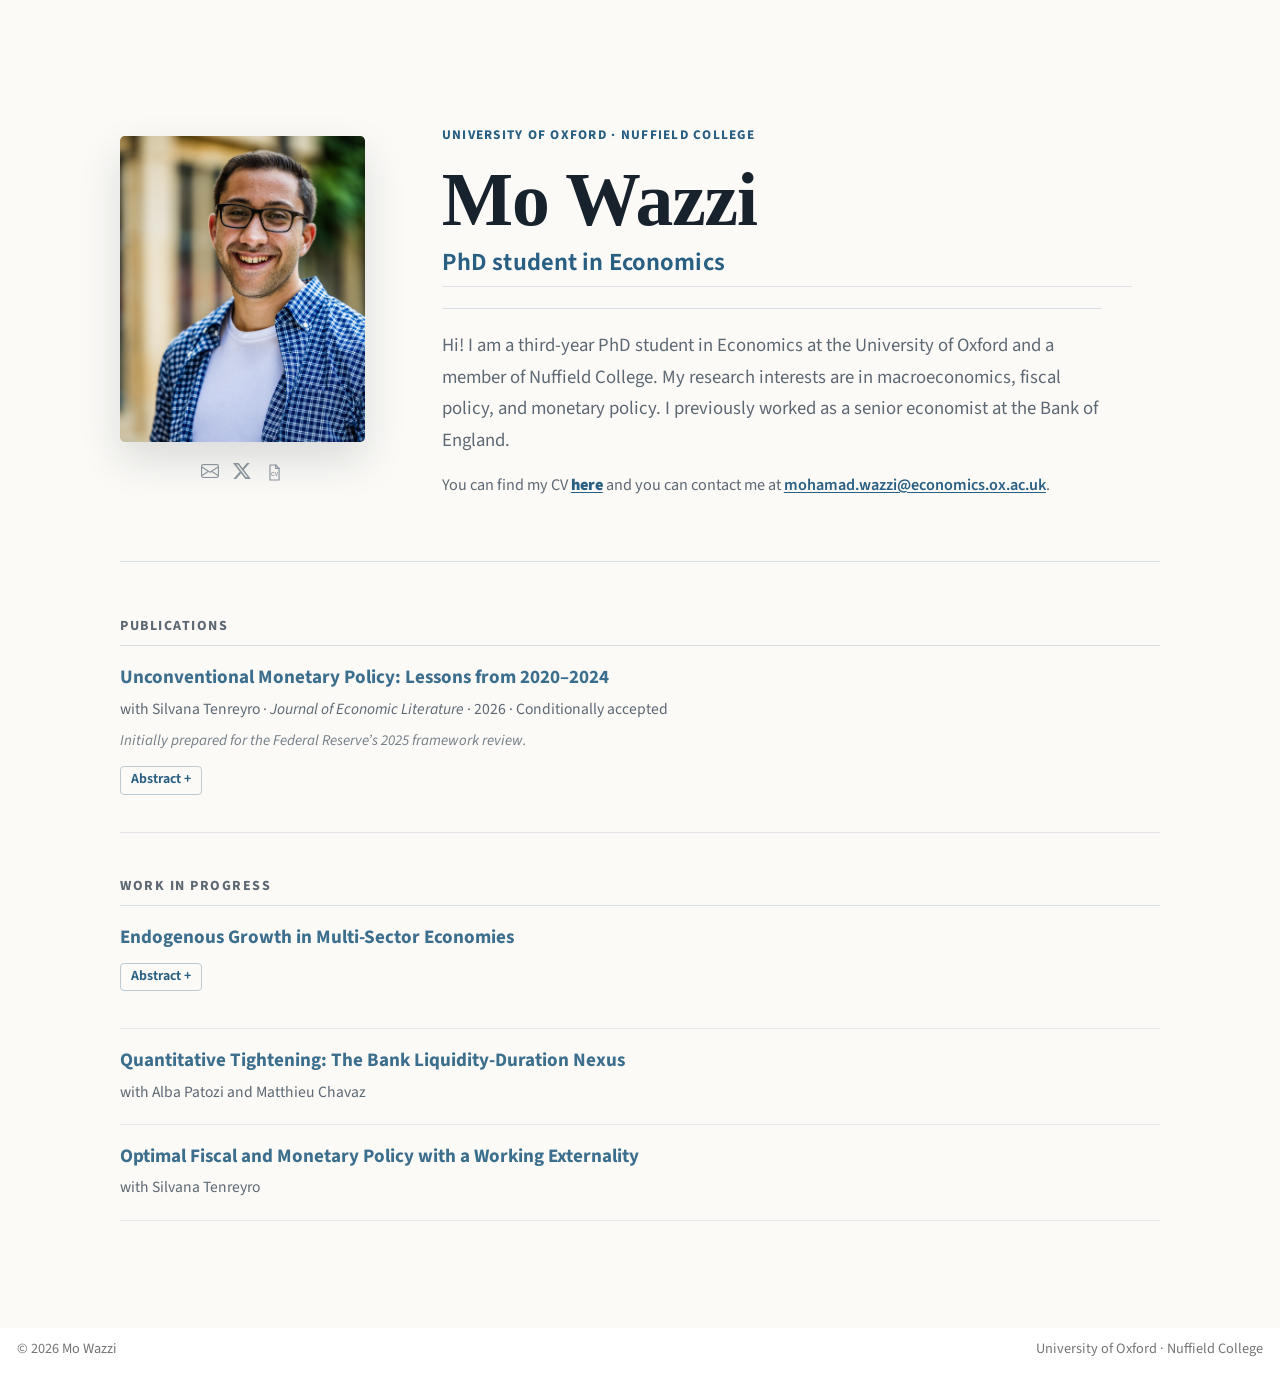
==== index.html @ 078d7f70 "Publish website for mowazzi.com" ====
<!DOCTYPE html>
<html xmlns="http://www.w3.org/1999/xhtml" lang="en" xml:lang="en"><head>

<meta charset="utf-8">
<meta name="generator" content="quarto-1.8.25">

<meta name="viewport" content="width=device-width, initial-scale=1.0, user-scalable=yes">


<title>Mo Wazzi</title>
<style>
code{white-space: pre-wrap;}
span.smallcaps{font-variant: small-caps;}
div.columns{display: flex; gap: min(4vw, 1.5em);}
div.column{flex: auto; overflow-x: auto;}
div.hanging-indent{margin-left: 1.5em; text-indent: -1.5em;}
ul.task-list{list-style: none;}
ul.task-list li input[type="checkbox"] {
  width: 0.8em;
  margin: 0 0.8em 0.2em -1em; /* quarto-specific, see https://github.com/quarto-dev/quarto-cli/issues/4556 */ 
  vertical-align: middle;
}
</style>


<script src="site_libs/quarto-nav/quarto-nav.js"></script>
<script src="site_libs/clipboard/clipboard.min.js"></script>
<script src="site_libs/quarto-search/autocomplete.umd.js"></script>
<script src="site_libs/quarto-search/fuse.min.js"></script>
<script src="site_libs/quarto-search/quarto-search.js"></script>
<meta name="quarto:offset" content="./">
<script src="site_libs/quarto-html/quarto.js" type="module"></script>
<script src="site_libs/quarto-html/tabsets/tabsets.js" type="module"></script>
<script src="site_libs/quarto-html/axe/axe-check.js" type="module"></script>
<script src="site_libs/quarto-html/popper.min.js"></script>
<script src="site_libs/bootstrap/bootstrap.min.js"></script>
<link href="site_libs/bootstrap/bootstrap-icons.css" rel="stylesheet">
<link href="site_libs/bootstrap/bootstrap-6f43d57016e64c1754daaaa759d1c03e.min.css" rel="stylesheet" append-hash="true" id="quarto-bootstrap" data-mode="light">
<script id="quarto-search-options" type="application/json">{
  "location": "sidebar",
  "copy-button": false,
  "collapse-after": 3,
  "panel-placement": "start",
  "type": "textbox",
  "limit": 50,
  "keyboard-shortcut": [
    "f",
    "/",
    "s"
  ],
  "show-item-context": false,
  "language": {
    "search-no-results-text": "No results",
    "search-matching-documents-text": "matching documents",
    "search-copy-link-title": "Copy link to search",
    "search-hide-matches-text": "Hide additional matches",
    "search-more-match-text": "more match in this document",
    "search-more-matches-text": "more matches in this document",
    "search-clear-button-title": "Clear",
    "search-text-placeholder": "",
    "search-detached-cancel-button-title": "Cancel",
    "search-submit-button-title": "Submit",
    "search-label": "Search"
  }
}</script>


<link rel="stylesheet" href="styles.css">
</head>

<body class="quarto-light">

<div id="quarto-search-results"></div>
<!-- content -->
<div id="quarto-content" class="quarto-container page-columns page-rows-contents page-layout-full">
<!-- sidebar -->
<!-- margin-sidebar -->
    
<!-- main -->
<main class="content column-page" id="quarto-document-content"><header id="title-block-header" class="quarto-title-block"></header>




<div class="profile-shell">
<div class="profile-card">
<p><img src="images/mo-wazzi.jpg" alt="Portrait of Mo Wazzi"></p>
<nav class="profile-links" aria-label="Profile links">
<a href="mailto:mohamad.wazzi@economics.ox.ac.uk" aria-label="Email Mo Wazzi" title="Email"> <i class="bi bi-envelope" aria-hidden="true"></i> </a> <a href="https://x.com/mo_wazzi" aria-label="Mo Wazzi on X" title="X"> <i class="bi bi-twitter-x" aria-hidden="true"></i> </a> <a href="cv/mo-wazzi-cv.pdf" target="_blank" rel="noopener" aria-label="View Mo Wazzi's CV" title="CV"> <svg class="cv-page-icon" viewbox="0 0 24 24" aria-hidden="true" focusable="false"> <path d="M6.25 2.5h7.25l4.25 4.25V21.5H6.25z"></path> <path d="M13.5 2.5v4.25h4.25"></path> <text x="12" y="16.75" text-anchor="middle">CV</text> </svg> </a>
</nav>
</div>
<div class="profile-copy">
<p class="eyebrow">
University of Oxford · Nuffield College
</p>
<section id="mo-wazzi" class="level1">
<h1>Mo Wazzi</h1>
<section id="phd-student-in-economics" class="level2">
<h2 data-anchor-id="phd-student-in-economics">PhD student in Economics</h2>
<p class="bio">
Hi! I am a third-year PhD student in Economics at the University of Oxford and a member of Nuffield College. My research interests are in macroeconomics, fiscal policy, and monetary policy. I previously worked as a senior economist at the Bank of England.
</p>
<p class="contact-line">
You can find my CV <a href="cv/mo-wazzi-cv.pdf" target="_blank" rel="noopener"><strong>here</strong></a> and you can contact me at <a href="mailto:mohamad.wazzi@economics.ox.ac.uk">mohamad.wazzi@economics.ox.ac.uk</a>.
</p>
</section>
</section>
</div>
</div>
<div id="research" class="research-section">
<section id="publications" class="level2">
<h2 data-anchor-id="publications">Publications</h2>
<section id="unconventional-monetary-policy-lessons-from-20202024" class="level3 paper-item">
<h3 data-anchor-id="unconventional-monetary-policy-lessons-from-20202024">Unconventional Monetary Policy: Lessons from 2020–2024</h3>
<p class="paper-meta">
with Silvana Tenreyro · <em>Journal of Economic Literature</em> · 2026 · Conditionally accepted
</p>
<p class="paper-note">
<em>Initially prepared for the Federal Reserve’s 2025 framework review.</em>
</p>
<details class="paper-abstract">
<summary>
Abstract
</summary>
<p>
The 2020–2024 period placed unconventional monetary policy tools at the centre of policy. Forward guidance and large-scale asset purchases were deployed forcefully and were then confronted by a rapid recovery and a sharp inflation surge. This paper synthesises the literature through that episode, focusing on the Federal Reserve. We revisit the background literature on forward guidance and asset purchases, focusing on issues that became central after 2020: state dependence, transmission under stress, and the design challenges that arise when conditions change unexpectedly. The episode yielded new transmission evidence—especially on asset purchases—but its main lessons concern policy design. The Fed’s 2020 policy package embedded too little flexibility once the outlook shifted, though likely with modest effects on inflation itself. More generally, unconventional policy faces a commitment–flexibility trade-off, suggesting that guidance conditions and purchase programmes should be stress tested across alternative states of the world before deployment.
</p>
</details>
</section>
</section>
<section id="work-in-progress" class="level2">
<h2 data-anchor-id="work-in-progress">Work in progress</h2>
<section id="endogenous-growth-in-multi-sector-economies" class="level3 paper-item">
<h3 data-anchor-id="endogenous-growth-in-multi-sector-economies">Endogenous Growth in Multi-Sector Economies</h3>
<details class="paper-abstract">
<summary>
Abstract
</summary>
<p>
This paper studies how sectoral heterogeneity shapes the medium-run effects of aggregate demand shocks when productivity growth is endogenous. I develop a multi-sector model in which weak demand reduces sectoral R&amp;D, lowers future productivity growth, and generates endogenous persistence. Aggregate persistence is stronger when demand is concentrated in sectors whose future productivity growth is more sensitive to current economic activity, and it is amplified by production linkages. The framework implies that optimal stabilisation policy should depend on sectors’ importance for future productive capacity, not only on nominal rigidities and network position. Firm- and sector-level empirical evidence provides suggestive support for these mechanisms in U.S. data.
</p>
</details>
</section>
<section id="quantitative-tightening-the-bank-liquidity-duration-nexus" class="level3 paper-item">
<h3 data-anchor-id="quantitative-tightening-the-bank-liquidity-duration-nexus">Quantitative Tightening: The Bank Liquidity-Duration Nexus</h3>
<p class="paper-meta">
with Alba Patozi and Matthieu Chavaz
</p>
</section>
<section id="optimal-fiscal-and-monetary-policy-with-a-working-externality" class="level3 paper-item">
<h3 data-anchor-id="optimal-fiscal-and-monetary-policy-with-a-working-externality">Optimal Fiscal and Monetary Policy with a Working Externality</h3>
<p class="paper-meta">
with Silvana Tenreyro
</p>
</section>
</section>
</div>



</main> <!-- /main -->
<script id="quarto-html-after-body" type="application/javascript">
  window.document.addEventListener("DOMContentLoaded", function (event) {
      var localhostRegex = new RegExp(/^(?:http|https):\/\/localhost\:?[0-9]*\//);
      var mailtoRegex = new RegExp(/^mailto:/);
        var filterRegex = new RegExp("https:\/\/mowazzi\.com");
      var isInternal = (href) => {
          return filterRegex.test(href) || localhostRegex.test(href) || mailtoRegex.test(href);
      }
      // Inspect non-navigation links and adorn them if external
     var links = window.document.querySelectorAll('a[href]:not(.nav-link):not(.navbar-brand):not(.toc-action):not(.sidebar-link):not(.sidebar-item-toggle):not(.pagination-link):not(.no-external):not([aria-hidden]):not(.dropdown-item):not(.quarto-navigation-tool):not(.about-link)');
      for (var i=0; i<links.length; i++) {
        const link = links[i];
        if (!isInternal(link.href)) {
          // undo the damage that might have been done by quarto-nav.js in the case of
          // links that we want to consider external
          if (link.dataset.originalHref !== undefined) {
            link.href = link.dataset.originalHref;
          }
            // target, if specified
            link.setAttribute("target", "_blank");
            if (link.getAttribute("rel") === null) {
              link.setAttribute("rel", "noopener");
            }
        }
      }
  });
  </script>
</div> <!-- /content -->
<footer class="footer">
  <div class="nav-footer">
    <div class="nav-footer-left">
<p>© 2026 Mo Wazzi</p>
</div>   
    <div class="nav-footer-center">
      &nbsp;
    </div>
    <div class="nav-footer-right">
<p>University of Oxford · Nuffield College</p>
</div>
  </div>
</footer>




</body></html>
---- styles.css ----
:root {
  --ink: #18222d;
  --muted: #5d6873;
  --accent: #285f82;
  --accent-dark: #183f5b;
  --paper: #fbfaf7;
  --line: #d9dee2;
  --soft-blue: #eef4f7;
}

body {
  color: var(--ink);
  background: var(--paper);
  font-size: 1.02rem;
  line-height: 1.68;
}

main.content {
  padding-top: 0;
}

h1,
h2,
h3 {
  color: var(--ink);
  font-family: Georgia, "Times New Roman", serif;
  font-weight: 600;
  letter-spacing: -0.015em;
}

a {
  color: var(--accent);
}

a:hover,
a:focus {
  color: var(--accent-dark);
}

.profile-shell,
.research-section {
  margin-left: auto;
  margin-right: auto;
  max-width: 1040px;
}

.profile-shell {
  align-items: center;
  display: grid;
  gap: clamp(2.5rem, 6vw, 5.75rem);
  grid-template-columns: 245px minmax(0, 1fr);
  padding: 4.5rem 0 3.75rem;
}

.profile-card {
  width: 245px;
}

.profile-card figure {
  margin: 0;
}

.profile-card img {
  aspect-ratio: 4 / 5;
  border-radius: 0.28rem;
  box-shadow: 0 18px 42px rgba(24, 34, 45, 0.14);
  display: block;
  object-fit: cover;
  object-position: 50% 25%;
  width: 100%;
}

.profile-links {
  align-items: center;
  display: flex;
  gap: 0.42rem;
  justify-content: center;
  margin-top: 0.8rem;
}

.profile-links a {
  align-items: center;
  display: inline-flex;
  justify-content: center;
  line-height: 1;
  padding: 0.2rem;
  text-decoration: none;
}

.profile-links a {
  color: #74808a;
  opacity: 0.82;
  transition: color 140ms ease, opacity 140ms ease;
}

.profile-links a:hover,
.profile-links a:focus {
  color: var(--accent);
  opacity: 1;
}

.profile-links i {
  font-size: 1.05rem;
}

.cv-page-icon {
  fill: none;
  height: 1.12rem;
  overflow: visible;
  stroke: currentColor;
  stroke-linecap: round;
  stroke-linejoin: round;
  stroke-width: 1.45;
  width: 1.12rem;
}

.cv-page-icon text {
  fill: currentColor;
  font-family: Arial, Helvetica, sans-serif;
  font-size: 6.2px;
  font-weight: 700;
  letter-spacing: 0.15px;
  stroke: none;
}

.profile-copy {
  max-width: 690px;
}

.eyebrow {
  color: var(--accent);
  font-size: 0.78rem;
  font-weight: 750;
  letter-spacing: 0.095em;
  margin: 0 0 0.9rem;
  text-transform: uppercase;
}

.profile-copy h1 {
  font-size: clamp(3rem, 6vw, 4.45rem);
  line-height: 1.02;
  margin: 0 0 0.55rem;
}

.profile-copy h2 {
  color: var(--accent);
  font-family: inherit;
  font-size: clamp(1.15rem, 2.5vw, 1.45rem);
  font-weight: 650;
  letter-spacing: 0.005em;
  margin: 0 0 1rem;
}

.profile-copy .bio {
  border-top: 1px solid var(--line);
  color: var(--muted);
  font-size: 1.1rem;
  margin: 1.25rem 0 0;
  max-width: 660px;
  padding-top: 1.25rem;
}

.contact-line {
  color: var(--muted);
  font-size: 0.95rem;
  margin: 0.85rem 0 0;
}

.contact-line a {
  font-weight: 600;
  text-decoration-thickness: 0.08em;
  text-underline-offset: 0.14em;
}

.research-section {
  border-top: 1px solid var(--line);
  padding: 3.25rem 0 1.75rem;
}

.research-section .level2 > h2 {
  border-bottom: 1px solid var(--line);
  color: var(--muted);
  font-family: inherit;
  font-size: 0.82rem;
  font-weight: 750;
  letter-spacing: 0.11em;
  margin: 2.65rem 0 0;
  padding-bottom: 0.65rem;
  text-transform: uppercase;
}

.research-section .level2:first-child > h2 {
  margin-top: 0;
}

.paper-item {
  border-bottom: 1px solid rgba(217, 222, 226, 0.72);
  padding: 1.1rem 0 1.15rem;
}

.paper-item h3 {
  color: var(--accent);
  font-family: inherit;
  font-size: 1.12rem;
  font-weight: 700;
  letter-spacing: 0;
  line-height: 1.35;
  margin: 0 0 0.28rem;
}

.paper-meta {
  color: var(--muted);
  font-size: 0.92rem;
  margin: 0;
}

.paper-abstract {
  margin-top: 0.55rem;
}

.paper-abstract summary {
  border: 1px solid #bac9d2;
  border-radius: 0.23rem;
  color: var(--accent);
  cursor: pointer;
  display: inline-block;
  font-size: 0.82rem;
  font-weight: 650;
  line-height: 1;
  list-style: none;
  padding: 0.38rem 0.58rem;
  user-select: none;
}

.paper-abstract summary::-webkit-details-marker {
  display: none;
}

.paper-abstract summary::after {
  content: " +";
}

.paper-abstract[open] summary::after {
  content: " −";
}

.paper-abstract summary:hover,
.paper-abstract summary:focus {
  background: var(--soft-blue);
  border-color: var(--accent);
}

.paper-abstract > p {
  color: var(--muted);
  font-size: 0.96rem;
  margin: 0.9rem 0 0;
  max-width: 900px;
}

.paper-note {
  color: #727d86;
  font-size: 0.88rem;
  margin: 0.38rem 0 0.58rem;
}

.page-footer {
  border-top: 1px solid var(--line);
  color: var(--muted);
  margin-top: 2.75rem;
}

@media (max-width: 760px) {
  .profile-shell {
    align-items: start;
    gap: 2.25rem;
    grid-template-columns: 1fr;
    padding: 2.75rem 0 3rem;
  }

  .profile-card {
    width: min(220px, 72vw);
  }

  .profile-links {
    justify-content: flex-start;
  }

  .profile-copy h1 {
    font-size: clamp(2.8rem, 14vw, 4rem);
  }

  .research-section {
    padding-top: 2.6rem;
  }
}
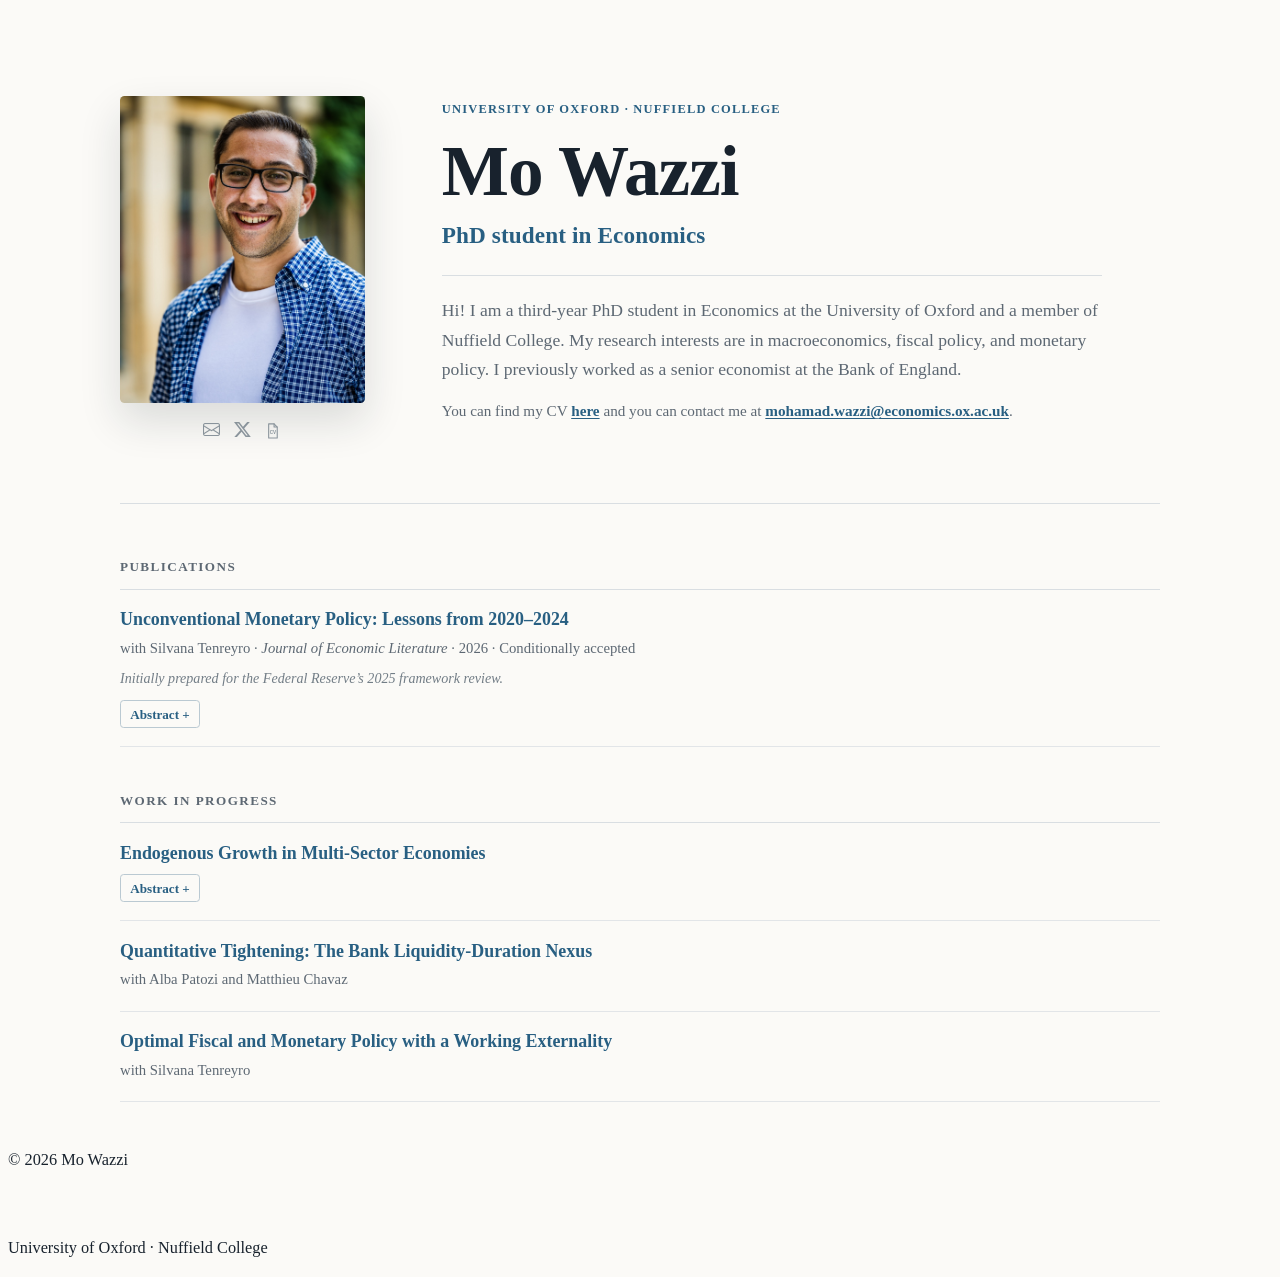
==== commit bc919cfd: "Built site for gh-pages" ====
--- a/index.html
+++ b/index.html
@@ -2,17 +2,23 @@
 <html xmlns="http://www.w3.org/1999/xhtml" lang="en" xml:lang="en"><head>
 
 <meta charset="utf-8">
-<meta name="generator" content="quarto-1.8.25">
+<meta name="generator" content="quarto-1.10.19">
 
 <meta name="viewport" content="width=device-width, initial-scale=1.0, user-scalable=yes">
 
 
 <title>Mo Wazzi</title>
 <style>
-code{white-space: pre-wrap;}
+/* Default styles provided by pandoc.
+** See https://pandoc.org/MANUAL.html#variables-for-html for config info.
+*/
 span.smallcaps{font-variant: small-caps;}
-div.columns{display: flex; gap: min(4vw, 1.5em);}
-div.column{flex: auto; overflow-x: auto;}
+div.columns{display: flex; gap: 1.5em;}
+div.column{flex: auto;}
+@media screen {
+div.columns{gap: min(4vw, 1.5em);}
+div.column{overflow-x: auto;}
+}
 div.hanging-indent{margin-left: 1.5em; text-indent: -1.5em;}
 ul.task-list{list-style: none;}
 ul.task-list li input[type="checkbox"] {
@@ -31,11 +37,14 @@
 <meta name="quarto:offset" content="./">
 <script src="site_libs/quarto-html/quarto.js" type="module"></script>
 <script src="site_libs/quarto-html/tabsets/tabsets.js" type="module"></script>
-<script src="site_libs/quarto-html/axe/axe-check.js" type="module"></script>
 <script src="site_libs/quarto-html/popper.min.js"></script>
+<script src="site_libs/quarto-html/tippy.umd.min.js"></script>
+<script src="site_libs/quarto-html/anchor.min.js"></script>
+<link href="site_libs/quarto-html/tippy.css" rel="stylesheet">
+<link href="site_libs/quarto-html/quarto-syntax-highlighting-bf27225e3a48a9273f3daa8f8e829971.css" rel="stylesheet" id="quarto-text-highlighting-styles">
 <script src="site_libs/bootstrap/bootstrap.min.js"></script>
 <link href="site_libs/bootstrap/bootstrap-icons.css" rel="stylesheet">
-<link href="site_libs/bootstrap/bootstrap-6f43d57016e64c1754daaaa759d1c03e.min.css" rel="stylesheet" append-hash="true" id="quarto-bootstrap" data-mode="light">
+<link href="site_libs/bootstrap/bootstrap-55617497126496852ff9f5a59253c640.min.css" rel="stylesheet" append-hash="true" id="quarto-bootstrap" data-mode="light">
 <script id="quarto-search-options" type="application/json">{
   "location": "sidebar",
   "copy-button": false,
@@ -84,7 +93,7 @@
 
 <div class="profile-shell">
 <div class="profile-card">
-<p><img src="images/mo-wazzi.jpg" alt="Portrait of Mo Wazzi"></p>
+<p><img src="images/mo-wazzi.jpg" class="img-fluid" alt="Portrait of Mo Wazzi"></p>
 <nav class="profile-links" aria-label="Profile links">
 <a href="mailto:mohamad.wazzi@economics.ox.ac.uk" aria-label="Email Mo Wazzi" title="Email"> <i class="bi bi-envelope" aria-hidden="true"></i> </a> <a href="https://x.com/mo_wazzi" aria-label="Mo Wazzi on X" title="X"> <i class="bi bi-twitter-x" aria-hidden="true"></i> </a> <a href="cv/mo-wazzi-cv.pdf" target="_blank" rel="noopener" aria-label="View Mo Wazzi's CV" title="CV"> <svg class="cv-page-icon" viewbox="0 0 24 24" aria-hidden="true" focusable="false"> <path d="M6.25 2.5h7.25l4.25 4.25V21.5H6.25z"></path> <path d="M13.5 2.5v4.25h4.25"></path> <text x="12" y="16.75" text-anchor="middle">CV</text> </svg> </a>
 </nav>
@@ -96,7 +105,7 @@
 <section id="mo-wazzi" class="level1">
 <h1>Mo Wazzi</h1>
 <section id="phd-student-in-economics" class="level2">
-<h2 data-anchor-id="phd-student-in-economics">PhD student in Economics</h2>
+<h2 class="anchored" data-anchor-id="phd-student-in-economics">PhD student in Economics</h2>
 <p class="bio">
 Hi! I am a third-year PhD student in Economics at the University of Oxford and a member of Nuffield College. My research interests are in macroeconomics, fiscal policy, and monetary policy. I previously worked as a senior economist at the Bank of England.
 </p>
@@ -109,9 +118,9 @@
 </div>
 <div id="research" class="research-section">
 <section id="publications" class="level2">
-<h2 data-anchor-id="publications">Publications</h2>
+<h2 class="anchored" data-anchor-id="publications">Publications</h2>
 <section id="unconventional-monetary-policy-lessons-from-20202024" class="level3 paper-item">
-<h3 data-anchor-id="unconventional-monetary-policy-lessons-from-20202024">Unconventional Monetary Policy: Lessons from 2020–2024</h3>
+<h3 class="anchored" data-anchor-id="unconventional-monetary-policy-lessons-from-20202024">Unconventional Monetary Policy: Lessons from 2020–2024</h3>
 <p class="paper-meta">
 with Silvana Tenreyro · <em>Journal of Economic Literature</em> · 2026 · Conditionally accepted
 </p>
@@ -129,9 +138,9 @@
 </section>
 </section>
 <section id="work-in-progress" class="level2">
-<h2 data-anchor-id="work-in-progress">Work in progress</h2>
+<h2 class="anchored" data-anchor-id="work-in-progress">Work in progress</h2>
 <section id="endogenous-growth-in-multi-sector-economies" class="level3 paper-item">
-<h3 data-anchor-id="endogenous-growth-in-multi-sector-economies">Endogenous Growth in Multi-Sector Economies</h3>
+<h3 class="anchored" data-anchor-id="endogenous-growth-in-multi-sector-economies">Endogenous Growth in Multi-Sector Economies</h3>
 <details class="paper-abstract">
 <summary>
 Abstract
@@ -142,13 +151,13 @@
 </details>
 </section>
 <section id="quantitative-tightening-the-bank-liquidity-duration-nexus" class="level3 paper-item">
-<h3 data-anchor-id="quantitative-tightening-the-bank-liquidity-duration-nexus">Quantitative Tightening: The Bank Liquidity-Duration Nexus</h3>
+<h3 class="anchored" data-anchor-id="quantitative-tightening-the-bank-liquidity-duration-nexus">Quantitative Tightening: The Bank Liquidity-Duration Nexus</h3>
 <p class="paper-meta">
 with Alba Patozi and Matthieu Chavaz
 </p>
 </section>
 <section id="optimal-fiscal-and-monetary-policy-with-a-working-externality" class="level3 paper-item">
-<h3 data-anchor-id="optimal-fiscal-and-monetary-policy-with-a-working-externality">Optimal Fiscal and Monetary Policy with a Working Externality</h3>
+<h3 class="anchored" data-anchor-id="optimal-fiscal-and-monetary-policy-with-a-working-externality">Optimal Fiscal and Monetary Policy with a Working Externality</h3>
 <p class="paper-meta">
 with Silvana Tenreyro
 </p>
@@ -161,6 +170,75 @@
 </main> <!-- /main -->
 <script id="quarto-html-after-body" type="application/javascript">
   window.document.addEventListener("DOMContentLoaded", function (event) {
+    const icon = "";
+    const anchorJS = new window.AnchorJS();
+    anchorJS.options = {
+      placement: 'right',
+      icon: icon
+    };
+    anchorJS.add('.anchored');
+    const isCodeAnnotation = (el) => {
+      for (const clz of el.classList) {
+        if (clz.startsWith('code-annotation-')) {                     
+          return true;
+        }
+      }
+      return false;
+    }
+    const onCopySuccess = function(e) {
+      // button target
+      const button = e.trigger;
+      // don't keep focus
+      button.blur();
+      // flash "checked"
+      button.classList.add('code-copy-button-checked');
+      var currentTitle = button.getAttribute("title");
+      button.setAttribute("title", "Copied!");
+      let tooltip;
+      if (window.bootstrap) {
+        button.setAttribute("data-bs-toggle", "tooltip");
+        button.setAttribute("data-bs-placement", "left");
+        button.setAttribute("data-bs-title", "Copied!");
+        tooltip = new bootstrap.Tooltip(button, 
+          { trigger: "manual", 
+            customClass: "code-copy-button-tooltip",
+            offset: [0, -8]});
+        tooltip.show();    
+      }
+      setTimeout(function() {
+        if (tooltip) {
+          tooltip.hide();
+          button.removeAttribute("data-bs-title");
+          button.removeAttribute("data-bs-toggle");
+          button.removeAttribute("data-bs-placement");
+        }
+        button.setAttribute("title", currentTitle);
+        button.classList.remove('code-copy-button-checked');
+      }, 1000);
+      // clear code selection
+      e.clearSelection();
+    }
+    const getTextToCopy = function(trigger) {
+      const outerScaffold = trigger.parentElement.cloneNode(true);
+      const codeEl = outerScaffold.querySelector('code');
+      for (const childEl of codeEl.children) {
+        if (isCodeAnnotation(childEl)) {
+          childEl.remove();
+        }
+      }
+      return codeEl.innerText;
+    }
+    const clipboard = new window.ClipboardJS('.code-copy-button:not([data-in-quarto-modal])', {
+      text: getTextToCopy
+    });
+    clipboard.on('success', onCopySuccess);
+    if (window.document.getElementById('quarto-embedded-source-code-modal')) {
+      const clipboardModal = new window.ClipboardJS('.code-copy-button[data-in-quarto-modal]', {
+        text: getTextToCopy,
+        container: window.document.getElementById('quarto-embedded-source-code-modal')
+      });
+      clipboardModal.on('success', onCopySuccess);
+    }
       var localhostRegex = new RegExp(/^(?:http|https):\/\/localhost\:?[0-9]*\//);
       var mailtoRegex = new RegExp(/^mailto:/);
         var filterRegex = new RegExp("https:\/\/mowazzi\.com");
@@ -184,6 +262,315 @@
             }
         }
       }
+    function tippyHover(el, contentFn, onTriggerFn, onUntriggerFn) {
+      const config = {
+        allowHTML: true,
+        maxWidth: 500,
+        delay: 100,
+        arrow: false,
+        appendTo: function(el) {
+            return el.parentElement;
+        },
+        interactive: true,
+        interactiveBorder: 10,
+        theme: 'quarto',
+        placement: 'bottom-start',
+      };
+      if (contentFn) {
+        config.content = contentFn;
+      }
+      if (onTriggerFn) {
+        config.onTrigger = onTriggerFn;
+      }
+      if (onUntriggerFn) {
+        config.onUntrigger = onUntriggerFn;
+      }
+      window.tippy(el, config); 
+    }
+    const noterefs = window.document.querySelectorAll('a[role="doc-noteref"]');
+    for (var i=0; i<noterefs.length; i++) {
+      const ref = noterefs[i];
+      tippyHover(ref, function() {
+        // use id or data attribute instead here
+        let href = ref.getAttribute('data-footnote-href') || ref.getAttribute('href');
+        try { href = new URL(href).hash; } catch {}
+        const id = href.replace(/^#\/?/, "");
+        const note = window.document.getElementById(id);
+        if (note) {
+          return note.innerHTML;
+        } else {
+          return "";
+        }
+      });
+    }
+    const xrefs = window.document.querySelectorAll('a.quarto-xref');
+    const processXRef = (id, note) => {
+      // Strip column container classes
+      const stripColumnClz = (el) => {
+        el.classList.remove("page-full", "page-columns");
+        if (el.children) {
+          for (const child of el.children) {
+            stripColumnClz(child);
+          }
+        }
+      }
+      stripColumnClz(note)
+      if (id === null || id.startsWith('sec-')) {
+        // Special case sections, only their first couple elements
+        const container = document.createElement("div");
+        if (note.children && note.children.length > 2) {
+          container.appendChild(note.children[0].cloneNode(true));
+          for (let i = 1; i < note.children.length; i++) {
+            const child = note.children[i];
+            if (child.tagName === "P" && child.innerText === "") {
+              continue;
+            } else {
+              container.appendChild(child.cloneNode(true));
+              break;
+            }
+          }
+          if (window.Quarto?.typesetMath) {
+            window.Quarto.typesetMath(container);
+          }
+          return container.innerHTML
+        } else {
+          if (window.Quarto?.typesetMath) {
+            window.Quarto.typesetMath(note);
+          }
+          return note.innerHTML;
+        }
+      } else {
+        // Remove any anchor links if they are present
+        const anchorLink = note.querySelector('a.anchorjs-link');
+        if (anchorLink) {
+          anchorLink.remove();
+        }
+        if (window.Quarto?.typesetMath) {
+          window.Quarto.typesetMath(note);
+        }
+        if (note.classList.contains("callout")) {
+          return note.outerHTML;
+        } else {
+          return note.innerHTML;
+        }
+      }
+    }
+    for (var i=0; i<xrefs.length; i++) {
+      const xref = xrefs[i];
+      tippyHover(xref, undefined, function(instance) {
+        instance.disable();
+        let url = xref.getAttribute('href');
+        let hash = undefined; 
+        if (url.startsWith('#')) {
+          hash = url;
+        } else {
+          try { hash = new URL(url).hash; } catch {}
+        }
+        if (hash) {
+          const id = hash.replace(/^#\/?/, "");
+          const note = window.document.getElementById(id);
+          if (note !== null) {
+            try {
+              const html = processXRef(id, note.cloneNode(true));
+              instance.setContent(html);
+            } finally {
+              instance.enable();
+              instance.show();
+            }
+          } else {
+            // See if we can fetch this
+            fetch(url.split('#')[0])
+            .then(res => res.text())
+            .then(html => {
+              const parser = new DOMParser();
+              const htmlDoc = parser.parseFromString(html, "text/html");
+              const note = htmlDoc.getElementById(id);
+              if (note !== null) {
+                const html = processXRef(id, note);
+                instance.setContent(html);
+              } 
+            }).finally(() => {
+              instance.enable();
+              instance.show();
+            });
+          }
+        } else {
+          // See if we can fetch a full url (with no hash to target)
+          // This is a special case and we should probably do some content thinning / targeting
+          fetch(url)
+          .then(res => res.text())
+          .then(html => {
+            const parser = new DOMParser();
+            const htmlDoc = parser.parseFromString(html, "text/html");
+            const note = htmlDoc.querySelector('main.content');
+            if (note !== null) {
+              // This should only happen for chapter cross references
+              // (since there is no id in the URL)
+              // remove the first header
+              if (note.children.length > 0 && note.children[0].tagName === "HEADER") {
+                note.children[0].remove();
+              }
+              const html = processXRef(null, note);
+              instance.setContent(html);
+            } 
+          }).finally(() => {
+            instance.enable();
+            instance.show();
+          });
+        }
+      }, function(instance) {
+      });
+    }
+        let selectedAnnoteEl;
+        const selectorForAnnotation = ( cell, annotation) => {
+          let cellAttr = 'data-code-cell="' + cell + '"';
+          let lineAttr = 'data-code-annotation="' +  annotation + '"';
+          const selector = 'span[' + cellAttr + '][' + lineAttr + ']';
+          return selector;
+        }
+        const selectCodeLines = (annoteEl) => {
+          const doc = window.document;
+          const targetCell = annoteEl.getAttribute("data-target-cell");
+          const targetAnnotation = annoteEl.getAttribute("data-target-annotation");
+          const annoteSpan = window.document.querySelector(selectorForAnnotation(targetCell, targetAnnotation));
+          const lines = annoteSpan.getAttribute("data-code-lines").split(",");
+          const lineIds = lines.map((line) => {
+            return targetCell + "-" + line;
+          })
+          let top = null;
+          let height = null;
+          let parent = null;
+          if (lineIds.length > 0) {
+              //compute the position of the single el (top and bottom and make a div)
+              const el = window.document.getElementById(lineIds[0]);
+              top = el.offsetTop;
+              height = el.offsetHeight;
+              parent = el.parentElement.parentElement;
+            if (lineIds.length > 1) {
+              const lastEl = window.document.getElementById(lineIds[lineIds.length - 1]);
+              const bottom = lastEl.offsetTop + lastEl.offsetHeight;
+              height = bottom - top;
+            }
+            if (top !== null && height !== null && parent !== null) {
+              // cook up a div (if necessary) and position it 
+              let div = window.document.getElementById("code-annotation-line-highlight");
+              if (div === null) {
+                div = window.document.createElement("div");
+                div.setAttribute("id", "code-annotation-line-highlight");
+                div.style.position = 'absolute';
+                parent.appendChild(div);
+              }
+              div.style.top = top - 2 + "px";
+              div.style.height = height + 4 + "px";
+              div.style.left = 0;
+              let gutterDiv = window.document.getElementById("code-annotation-line-highlight-gutter");
+              if (gutterDiv === null) {
+                gutterDiv = window.document.createElement("div");
+                gutterDiv.setAttribute("id", "code-annotation-line-highlight-gutter");
+                gutterDiv.style.position = 'absolute';
+                const codeCell = window.document.getElementById(targetCell);
+                const gutter = codeCell.querySelector('.code-annotation-gutter');
+                gutter.appendChild(gutterDiv);
+              }
+              gutterDiv.style.top = top - 2 + "px";
+              gutterDiv.style.height = height + 4 + "px";
+            }
+            selectedAnnoteEl = annoteEl;
+          }
+        };
+        const unselectCodeLines = () => {
+          const elementsIds = ["code-annotation-line-highlight", "code-annotation-line-highlight-gutter"];
+          elementsIds.forEach((elId) => {
+            const div = window.document.getElementById(elId);
+            if (div) {
+              div.remove();
+            }
+          });
+          selectedAnnoteEl = undefined;
+        };
+          // Handle positioning of the toggle
+      window.addEventListener(
+        "resize",
+        throttle(() => {
+          elRect = undefined;
+          if (selectedAnnoteEl) {
+            selectCodeLines(selectedAnnoteEl);
+          }
+        }, 10)
+      );
+      function throttle(fn, ms) {
+      let throttle = false;
+      let timer;
+        return (...args) => {
+          if(!throttle) { // first call gets through
+              fn.apply(this, args);
+              throttle = true;
+          } else { // all the others get throttled
+              if(timer) clearTimeout(timer); // cancel #2
+              timer = setTimeout(() => {
+                fn.apply(this, args);
+                timer = throttle = false;
+              }, ms);
+          }
+        };
+      }
+        // Attach click handler to the DT
+        const annoteDls = window.document.querySelectorAll('dt[data-target-cell]');
+        for (const annoteDlNode of annoteDls) {
+          annoteDlNode.addEventListener('click', (event) => {
+            const clickedEl = event.target;
+            if (clickedEl !== selectedAnnoteEl) {
+              unselectCodeLines();
+              const activeEl = window.document.querySelector('dt[data-target-cell].code-annotation-active');
+              if (activeEl) {
+                activeEl.classList.remove('code-annotation-active');
+              }
+              selectCodeLines(clickedEl);
+              clickedEl.classList.add('code-annotation-active');
+            } else {
+              // Unselect the line
+              unselectCodeLines();
+              clickedEl.classList.remove('code-annotation-active');
+            }
+          });
+        }
+    const findCites = (el) => {
+      const parentEl = el.parentElement;
+      if (parentEl) {
+        const cites = parentEl.dataset.cites;
+        if (cites) {
+          return {
+            el,
+            cites: cites.split(' ')
+          };
+        } else {
+          return findCites(el.parentElement)
+        }
+      } else {
+        return undefined;
+      }
+    };
+    var bibliorefs = window.document.querySelectorAll('a[role="doc-biblioref"]');
+    for (var i=0; i<bibliorefs.length; i++) {
+      const ref = bibliorefs[i];
+      const citeInfo = findCites(ref);
+      if (citeInfo) {
+        tippyHover(citeInfo.el, function() {
+          var popup = window.document.createElement('div');
+          citeInfo.cites.forEach(function(cite) {
+            var citeDiv = window.document.createElement('div');
+            citeDiv.classList.add('hanging-indent');
+            citeDiv.classList.add('csl-entry');
+            var biblioDiv = window.document.getElementById('ref-' + cite);
+            if (biblioDiv) {
+              citeDiv.innerHTML = biblioDiv.innerHTML;
+            }
+            popup.appendChild(citeDiv);
+          });
+          return popup.innerHTML;
+        });
+      }
+    }
   });
   </script>
 </div> <!-- /content -->
--- a/site_libs/quarto-html/tippy.css
+++ b/site_libs/quarto-html/tippy.css
@@ -0,0 +1 @@
+.tippy-box[data-animation=fade][data-state=hidden]{opacity:0}[data-tippy-root]{max-width:calc(100vw - 10px)}.tippy-box{position:relative;background-color:#333;color:#fff;border-radius:4px;font-size:14px;line-height:1.4;white-space:normal;outline:0;transition-property:transform,visibility,opacity}.tippy-box[data-placement^=top]>.tippy-arrow{bottom:0}.tippy-box[data-placement^=top]>.tippy-arrow:before{bottom:-7px;left:0;border-width:8px 8px 0;border-top-color:initial;transform-origin:center top}.tippy-box[data-placement^=bottom]>.tippy-arrow{top:0}.tippy-box[data-placement^=bottom]>.tippy-arrow:before{top:-7px;left:0;border-width:0 8px 8px;border-bottom-color:initial;transform-origin:center bottom}.tippy-box[data-placement^=left]>.tippy-arrow{right:0}.tippy-box[data-placement^=left]>.tippy-arrow:before{border-width:8px 0 8px 8px;border-left-color:initial;right:-7px;transform-origin:center left}.tippy-box[data-placement^=right]>.tippy-arrow{left:0}.tippy-box[data-placement^=right]>.tippy-arrow:before{left:-7px;border-width:8px 8px 8px 0;border-right-color:initial;transform-origin:center right}.tippy-box[data-inertia][data-state=visible]{transition-timing-function:cubic-bezier(.54,1.5,.38,1.11)}.tippy-arrow{width:16px;height:16px;color:#333}.tippy-arrow:before{content:"";position:absolute;border-color:transparent;border-style:solid}.tippy-content{position:relative;padding:5px 9px;z-index:1}
--- a/site_libs/quarto-html/quarto-syntax-highlighting-bf27225e3a48a9273f3daa8f8e829971.css
+++ b/site_libs/quarto-html/quarto-syntax-highlighting-bf27225e3a48a9273f3daa8f8e829971.css
@@ -0,0 +1,236 @@
+/* quarto syntax highlight colors */
+:root {
+  --quarto-hl-ot-color: #003B4F;
+  --quarto-hl-at-color: #657422;
+  --quarto-hl-ss-color: #20794D;
+  --quarto-hl-an-color: #5E5E5E;
+  --quarto-hl-fu-color: #4758AB;
+  --quarto-hl-st-color: #20794D;
+  --quarto-hl-cf-color: #003B4F;
+  --quarto-hl-op-color: #5E5E5E;
+  --quarto-hl-er-color: #AD0000;
+  --quarto-hl-bn-color: #AD0000;
+  --quarto-hl-al-color: #AD0000;
+  --quarto-hl-va-color: #111111;
+  --quarto-hl-bu-color: inherit;
+  --quarto-hl-ex-color: inherit;
+  --quarto-hl-pp-color: #AD0000;
+  --quarto-hl-in-color: #5E5E5E;
+  --quarto-hl-vs-color: #20794D;
+  --quarto-hl-wa-color: #5E5E5E;
+  --quarto-hl-do-color: #5E5E5E;
+  --quarto-hl-im-color: #00769E;
+  --quarto-hl-ch-color: #20794D;
+  --quarto-hl-dt-color: #AD0000;
+  --quarto-hl-fl-color: #AD0000;
+  --quarto-hl-co-color: #5E5E5E;
+  --quarto-hl-cv-color: #5E5E5E;
+  --quarto-hl-cn-color: #8f5902;
+  --quarto-hl-sc-color: #5E5E5E;
+  --quarto-hl-dv-color: #AD0000;
+  --quarto-hl-kw-color: #003B4F;
+}
+
+/* other quarto variables */
+:root {
+  --quarto-font-monospace: SFMono-Regular, Menlo, Monaco, Consolas, "Liberation Mono", "Courier New", monospace;
+}
+
+/* syntax highlight based on Pandoc's rules */
+pre > code.sourceCode > span {
+  color: #003B4F;
+}
+
+code.sourceCode > span {
+  color: #003B4F;
+}
+
+div.sourceCode,
+div.sourceCode pre.sourceCode {
+  color: #003B4F;
+}
+
+/* Normal */
+code span {
+  color: #003B4F;
+}
+
+/* Alert */
+code span.al {
+  color: #AD0000;
+  font-style: inherit;
+}
+
+/* Annotation */
+code span.an {
+  color: #5E5E5E;
+  font-style: inherit;
+}
+
+/* Attribute */
+code span.at {
+  color: #657422;
+  font-style: inherit;
+}
+
+/* BaseN */
+code span.bn {
+  color: #AD0000;
+  font-style: inherit;
+}
+
+/* BuiltIn */
+code span.bu {
+  font-style: inherit;
+}
+
+/* ControlFlow */
+code span.cf {
+  color: #003B4F;
+  font-weight: bold;
+  font-style: inherit;
+}
+
+/* Char */
+code span.ch {
+  color: #20794D;
+  font-style: inherit;
+}
+
+/* Constant */
+code span.cn {
+  color: #8f5902;
+  font-style: inherit;
+}
+
+/* Comment */
+code span.co {
+  color: #5E5E5E;
+  font-style: inherit;
+}
+
+/* CommentVar */
+code span.cv {
+  color: #5E5E5E;
+  font-style: italic;
+}
+
+/* Documentation */
+code span.do {
+  color: #5E5E5E;
+  font-style: italic;
+}
+
+/* DataType */
+code span.dt {
+  color: #AD0000;
+  font-style: inherit;
+}
+
+/* DecVal */
+code span.dv {
+  color: #AD0000;
+  font-style: inherit;
+}
+
+/* Error */
+code span.er {
+  color: #AD0000;
+  font-style: inherit;
+}
+
+/* Extension */
+code span.ex {
+  font-style: inherit;
+}
+
+/* Float */
+code span.fl {
+  color: #AD0000;
+  font-style: inherit;
+}
+
+/* Function */
+code span.fu {
+  color: #4758AB;
+  font-style: inherit;
+}
+
+/* Import */
+code span.im {
+  color: #00769E;
+  font-style: inherit;
+}
+
+/* Information */
+code span.in {
+  color: #5E5E5E;
+  font-style: inherit;
+}
+
+/* Keyword */
+code span.kw {
+  color: #003B4F;
+  font-weight: bold;
+  font-style: inherit;
+}
+
+/* Operator */
+code span.op {
+  color: #5E5E5E;
+  font-style: inherit;
+}
+
+/* Other */
+code span.ot {
+  color: #003B4F;
+  font-style: inherit;
+}
+
+/* Preprocessor */
+code span.pp {
+  color: #AD0000;
+  font-style: inherit;
+}
+
+/* SpecialChar */
+code span.sc {
+  color: #5E5E5E;
+  font-style: inherit;
+}
+
+/* SpecialString */
+code span.ss {
+  color: #20794D;
+  font-style: inherit;
+}
+
+/* String */
+code span.st {
+  color: #20794D;
+  font-style: inherit;
+}
+
+/* Variable */
+code span.va {
+  color: #111111;
+  font-style: inherit;
+}
+
+/* VerbatimString */
+code span.vs {
+  color: #20794D;
+  font-style: inherit;
+}
+
+/* Warning */
+code span.wa {
+  color: #5E5E5E;
+  font-style: italic;
+}
+
+.prevent-inlining {
+  content: "</";
+}
+
+/*# sourceMappingURL=8be38f48d34c45af72792cbd699585e7.css.map */
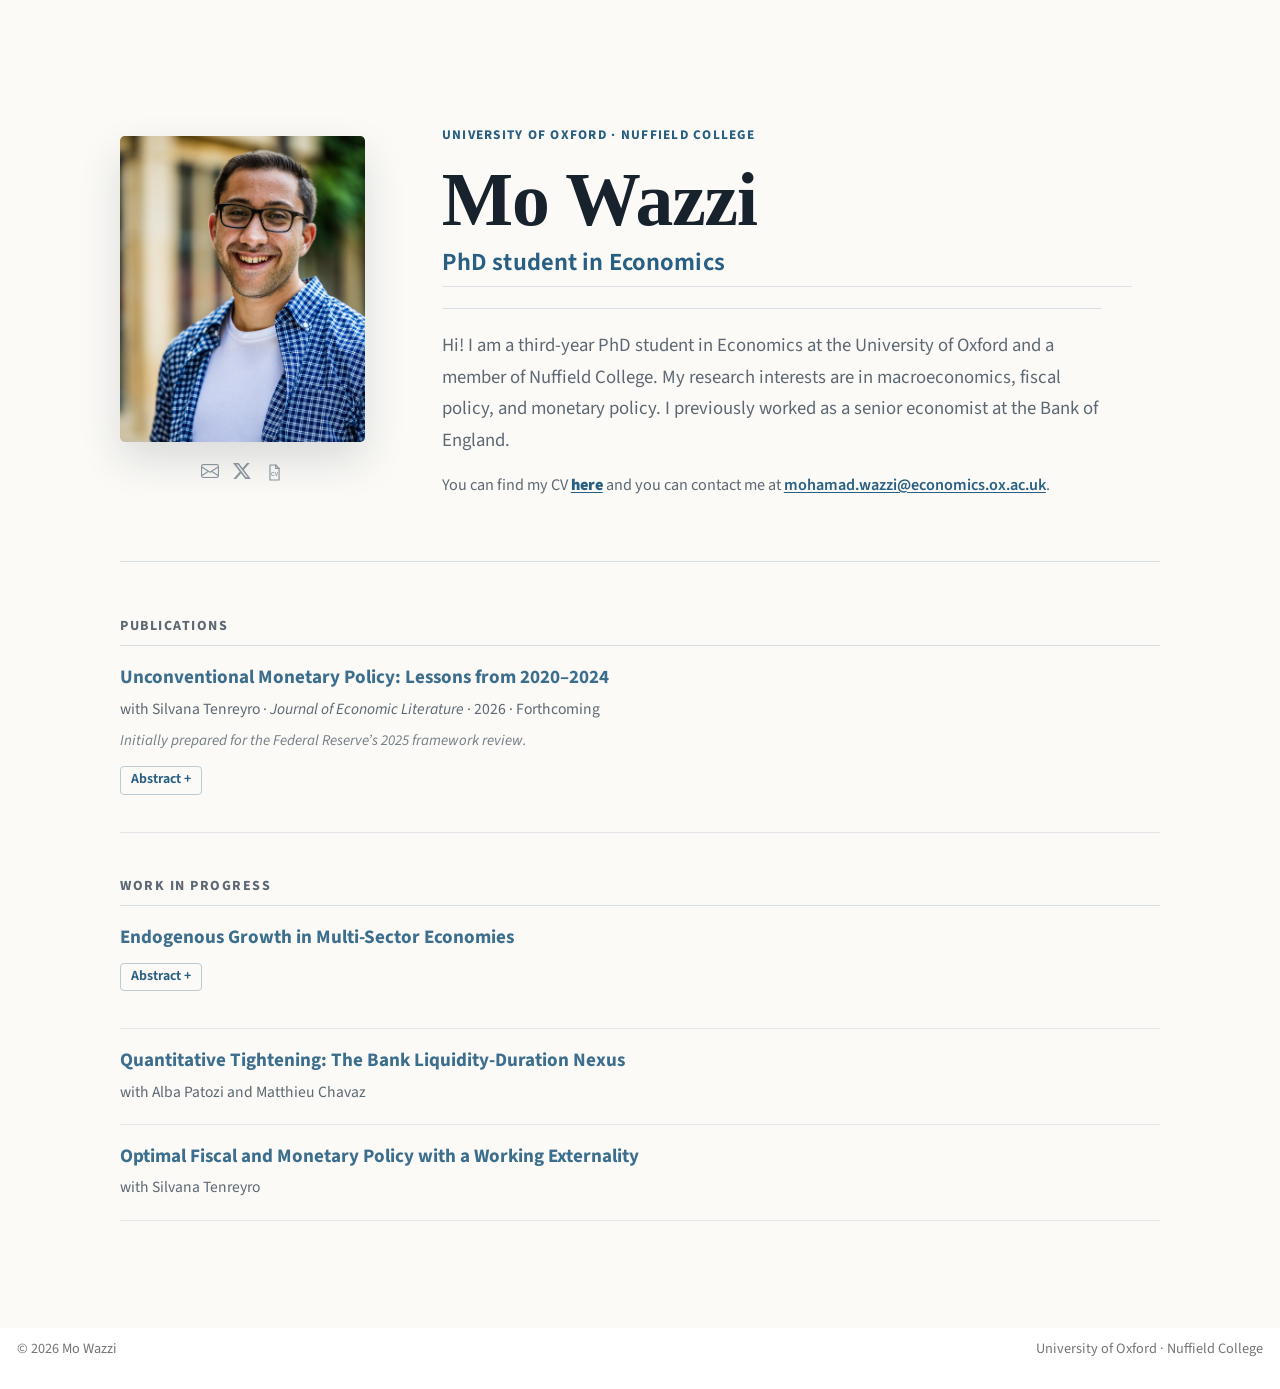
==== commit 16c008bd: "Built site for gh-pages" ====
--- a/index.html
+++ b/index.html
@@ -2,7 +2,7 @@
 <html xmlns="http://www.w3.org/1999/xhtml" lang="en" xml:lang="en"><head>
 
 <meta charset="utf-8">
-<meta name="generator" content="quarto-1.10.19">
+<meta name="generator" content="quarto-1.10.20">
 
 <meta name="viewport" content="width=device-width, initial-scale=1.0, user-scalable=yes">
 
@@ -41,10 +41,10 @@
 <script src="site_libs/quarto-html/tippy.umd.min.js"></script>
 <script src="site_libs/quarto-html/anchor.min.js"></script>
 <link href="site_libs/quarto-html/tippy.css" rel="stylesheet">
-<link href="site_libs/quarto-html/quarto-syntax-highlighting-bf27225e3a48a9273f3daa8f8e829971.css" rel="stylesheet" id="quarto-text-highlighting-styles">
+<link href="site_libs/quarto-html/quarto-syntax-highlighting-17888a1159294d3eb470f19f6f52f5a5.css" rel="stylesheet" id="quarto-text-highlighting-styles">
 <script src="site_libs/bootstrap/bootstrap.min.js"></script>
 <link href="site_libs/bootstrap/bootstrap-icons.css" rel="stylesheet">
-<link href="site_libs/bootstrap/bootstrap-55617497126496852ff9f5a59253c640.min.css" rel="stylesheet" append-hash="true" id="quarto-bootstrap" data-mode="light">
+<link href="site_libs/bootstrap/bootstrap-a14d652b86e00f03abd5043129e363d4.min.css" rel="stylesheet" append-hash="true" id="quarto-bootstrap" data-mode="light">
 <script id="quarto-search-options" type="application/json">{
   "location": "sidebar",
   "copy-button": false,
@@ -72,6 +72,65 @@
     "search-label": "Search"
   }
 }</script>
+<meta name="description" content="Mo Wazzi is a PhD student in Economics at the University of Oxford and Nuffield College. His research interests are macroeconomics, fiscal policy, and monetary policy.">
+<link rel="canonical" href="https://mowazzi.github.io/">
+
+<meta property="og:type" content="profile">
+<meta property="og:site_name" content="Mo Wazzi">
+<meta property="og:title" content="Mo Wazzi">
+<meta property="og:description" content="Mo Wazzi is a PhD student in Economics at the University of Oxford and Nuffield College.">
+<meta property="og:url" content="https://mowazzi.github.io/">
+<meta property="og:image" content="https://mowazzi.github.io/images/mo-wazzi.jpg">
+
+<meta name="twitter:card" content="summary">
+<meta name="twitter:creator" content="@mo_wazzi">
+<meta name="twitter:title" content="Mo Wazzi">
+<meta name="twitter:description" content="Mo Wazzi is a PhD student in Economics at the University of Oxford and Nuffield College.">
+<meta name="twitter:image" content="https://mowazzi.github.io/images/mo-wazzi.jpg">
+
+<script type="application/ld+json">
+{
+  "@context": "https://schema.org",
+  "@graph": [
+    {
+      "@type": "WebSite",
+      "@id": "https://mowazzi.github.io/#website",
+      "url": "https://mowazzi.github.io/",
+      "name": "Mo Wazzi",
+      "description": "Academic website of Mo Wazzi, a PhD student in Economics at the University of Oxford and Nuffield College."
+    },
+    {
+      "@type": "Person",
+      "@id": "https://mowazzi.github.io/#person",
+      "name": "Mo Wazzi",
+      "url": "https://mowazzi.github.io/",
+      "image": "https://mowazzi.github.io/images/mo-wazzi.jpg",
+      "jobTitle": "PhD Student in Economics",
+      "affiliation": [
+        {
+          "@type": "CollegeOrUniversity",
+          "name": "University of Oxford",
+          "url": "https://www.ox.ac.uk/"
+        },
+        {
+          "@type": "CollegeOrUniversity",
+          "name": "Nuffield College",
+          "url": "https://www.nuffield.ox.ac.uk/"
+        }
+      ],
+      "sameAs": [
+        "https://www.nuffield.ox.ac.uk/people/profiles/mo-wazzi/",
+        "https://x.com/mo_wazzi"
+      ],
+      "knowsAbout": [
+        "Macroeconomics",
+        "Fiscal policy",
+        "Monetary policy"
+      ]
+    }
+  ]
+}
+</script>
 
 
 <link rel="stylesheet" href="styles.css">
@@ -122,7 +181,7 @@
 <section id="unconventional-monetary-policy-lessons-from-20202024" class="level3 paper-item">
 <h3 class="anchored" data-anchor-id="unconventional-monetary-policy-lessons-from-20202024">Unconventional Monetary Policy: Lessons from 2020–2024</h3>
 <p class="paper-meta">
-with Silvana Tenreyro · <em>Journal of Economic Literature</em> · 2026 · Conditionally accepted
+with Silvana Tenreyro · <em>Journal of Economic Literature</em> · 2026 · Forthcoming
 </p>
 <p class="paper-note">
 <em>Initially prepared for the Federal Reserve’s 2025 framework review.</em>
@@ -241,7 +300,7 @@
     }
       var localhostRegex = new RegExp(/^(?:http|https):\/\/localhost\:?[0-9]*\//);
       var mailtoRegex = new RegExp(/^mailto:/);
-        var filterRegex = new RegExp("https:\/\/mowazzi\.com");
+        var filterRegex = new RegExp("https:\/\/mowazzi\.github\.io");
       var isInternal = (href) => {
           return filterRegex.test(href) || localhostRegex.test(href) || mailtoRegex.test(href);
       }
--- a/site_libs/quarto-html/quarto-syntax-highlighting-17888a1159294d3eb470f19f6f52f5a5.css
+++ b/site_libs/quarto-html/quarto-syntax-highlighting-17888a1159294d3eb470f19f6f52f5a5.css
@@ -0,0 +1,236 @@
+/* quarto syntax highlight colors */
+:root {
+  --quarto-hl-ot-color: #003B4F;
+  --quarto-hl-at-color: #657422;
+  --quarto-hl-ss-color: #20794D;
+  --quarto-hl-an-color: #5E5E5E;
+  --quarto-hl-fu-color: #4758AB;
+  --quarto-hl-st-color: #20794D;
+  --quarto-hl-cf-color: #003B4F;
+  --quarto-hl-op-color: #5E5E5E;
+  --quarto-hl-er-color: #AD0000;
+  --quarto-hl-bn-color: #AD0000;
+  --quarto-hl-al-color: #AD0000;
+  --quarto-hl-va-color: #111111;
+  --quarto-hl-bu-color: inherit;
+  --quarto-hl-ex-color: inherit;
+  --quarto-hl-pp-color: #AD0000;
+  --quarto-hl-in-color: #5E5E5E;
+  --quarto-hl-vs-color: #20794D;
+  --quarto-hl-wa-color: #5E5E5E;
+  --quarto-hl-do-color: #5E5E5E;
+  --quarto-hl-im-color: #00769E;
+  --quarto-hl-ch-color: #20794D;
+  --quarto-hl-dt-color: #AD0000;
+  --quarto-hl-fl-color: #AD0000;
+  --quarto-hl-co-color: #5E5E5E;
+  --quarto-hl-cv-color: #5E5E5E;
+  --quarto-hl-cn-color: #8f5902;
+  --quarto-hl-sc-color: #5E5E5E;
+  --quarto-hl-dv-color: #AD0000;
+  --quarto-hl-kw-color: #003B4F;
+}
+
+/* other quarto variables */
+:root {
+  --quarto-font-monospace: SFMono-Regular, Menlo, Monaco, Consolas, "Liberation Mono", "Courier New", monospace;
+}
+
+/* syntax highlight based on Pandoc's rules */
+pre > code.sourceCode > span {
+  color: #003B4F;
+}
+
+code.sourceCode > span {
+  color: #003B4F;
+}
+
+div.sourceCode,
+div.sourceCode pre.sourceCode {
+  color: #003B4F;
+}
+
+/* Normal */
+code span {
+  color: #003B4F;
+}
+
+/* Alert */
+code span.al {
+  color: #AD0000;
+  font-style: inherit;
+}
+
+/* Annotation */
+code span.an {
+  color: #5E5E5E;
+  font-style: inherit;
+}
+
+/* Attribute */
+code span.at {
+  color: #657422;
+  font-style: inherit;
+}
+
+/* BaseN */
+code span.bn {
+  color: #AD0000;
+  font-style: inherit;
+}
+
+/* BuiltIn */
+code span.bu {
+  font-style: inherit;
+}
+
+/* ControlFlow */
+code span.cf {
+  color: #003B4F;
+  font-weight: bold;
+  font-style: inherit;
+}
+
+/* Char */
+code span.ch {
+  color: #20794D;
+  font-style: inherit;
+}
+
+/* Constant */
+code span.cn {
+  color: #8f5902;
+  font-style: inherit;
+}
+
+/* Comment */
+code span.co {
+  color: #5E5E5E;
+  font-style: inherit;
+}
+
+/* CommentVar */
+code span.cv {
+  color: #5E5E5E;
+  font-style: italic;
+}
+
+/* Documentation */
+code span.do {
+  color: #5E5E5E;
+  font-style: italic;
+}
+
+/* DataType */
+code span.dt {
+  color: #AD0000;
+  font-style: inherit;
+}
+
+/* DecVal */
+code span.dv {
+  color: #AD0000;
+  font-style: inherit;
+}
+
+/* Error */
+code span.er {
+  color: #AD0000;
+  font-style: inherit;
+}
+
+/* Extension */
+code span.ex {
+  font-style: inherit;
+}
+
+/* Float */
+code span.fl {
+  color: #AD0000;
+  font-style: inherit;
+}
+
+/* Function */
+code span.fu {
+  color: #4758AB;
+  font-style: inherit;
+}
+
+/* Import */
+code span.im {
+  color: #00769E;
+  font-style: inherit;
+}
+
+/* Information */
+code span.in {
+  color: #5E5E5E;
+  font-style: inherit;
+}
+
+/* Keyword */
+code span.kw {
+  color: #003B4F;
+  font-weight: bold;
+  font-style: inherit;
+}
+
+/* Operator */
+code span.op {
+  color: #5E5E5E;
+  font-style: inherit;
+}
+
+/* Other */
+code span.ot {
+  color: #003B4F;
+  font-style: inherit;
+}
+
+/* Preprocessor */
+code span.pp {
+  color: #AD0000;
+  font-style: inherit;
+}
+
+/* SpecialChar */
+code span.sc {
+  color: #5E5E5E;
+  font-style: inherit;
+}
+
+/* SpecialString */
+code span.ss {
+  color: #20794D;
+  font-style: inherit;
+}
+
+/* String */
+code span.st {
+  color: #20794D;
+  font-style: inherit;
+}
+
+/* Variable */
+code span.va {
+  color: #111111;
+  font-style: inherit;
+}
+
+/* VerbatimString */
+code span.vs {
+  color: #20794D;
+  font-style: inherit;
+}
+
+/* Warning */
+code span.wa {
+  color: #5E5E5E;
+  font-style: italic;
+}
+
+.prevent-inlining {
+  content: "</";
+}
+
+/*# sourceMappingURL=fadfc755eec066e9e3d699cf819c3e33.css.map */
